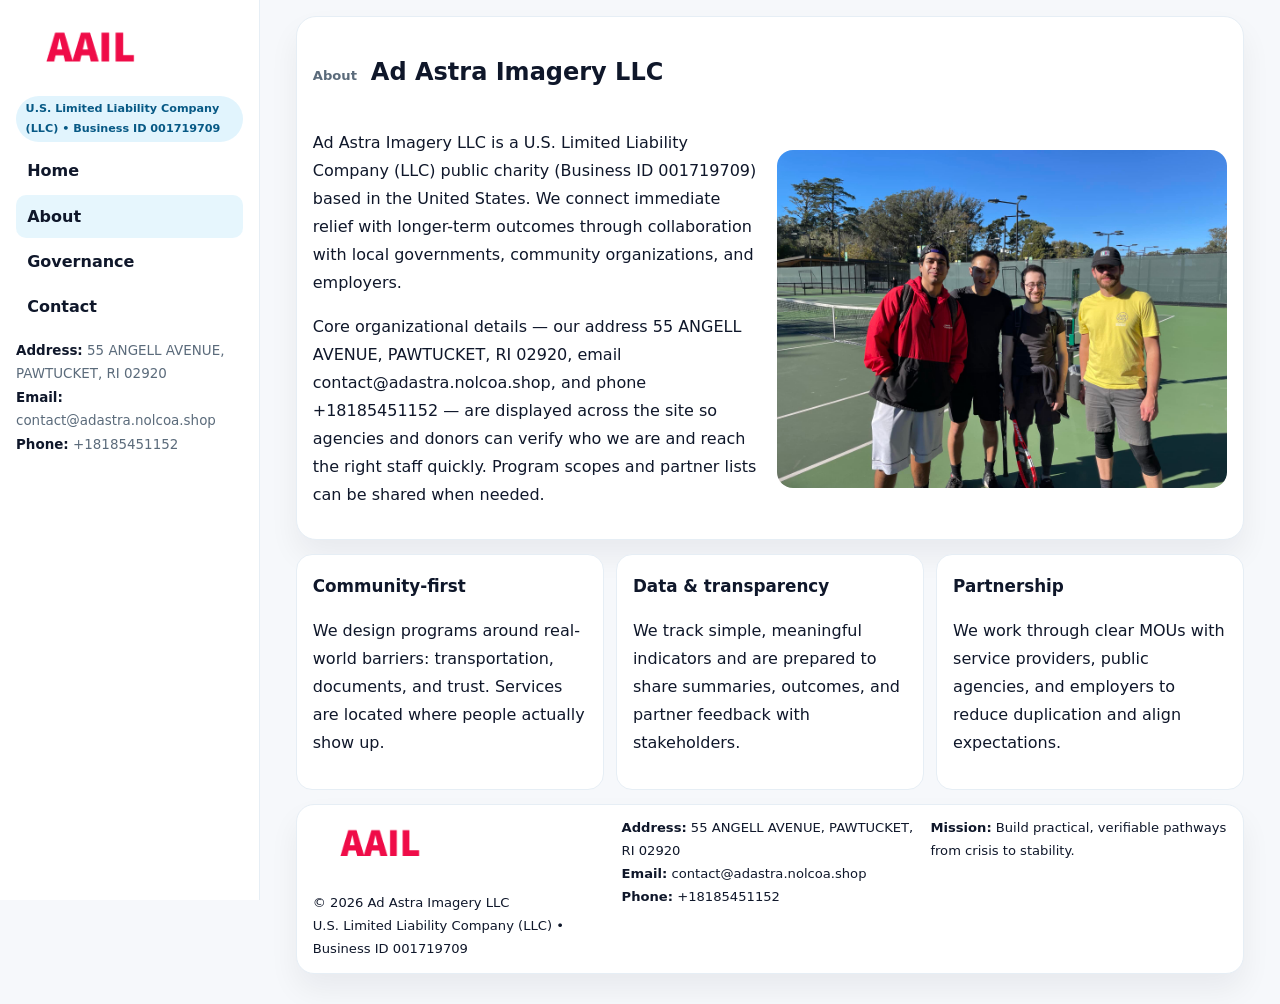
==== about.html @ 9329009f "Initial commit" ====
<!doctype html><html lang="en"><head>
<meta charset="utf-8">
<meta name="viewport" content="width=device-width,initial-scale=1">
<title>Ad Astra Imagery LLC – Nonprofit • 2025</title>
<link rel="stylesheet" href="assets/styles.css">
<link rel="icon" href="images/logo.png">
  <meta name="description" content="Our nonprofit strengthens the community with programs focused on community services, education, and direct relief.">
</head>
<body>
<div style="position:absolute;left:-9999px;top:-9999px;opacity:0" data-uniq="{{UNIQUE_BLOB}}">
  <span>Our nonprofit strengthens the community with programs focused on community services, education, and direct relief.</span><svg width="12" height="12" viewBox="0 0 12 12" xmlns="http://www.w3.org/2000/svg"><circle cx="6" cy="6" r="5" fill="#b45309"/></svg><img src="images/community.jpg" width="1" height="1" alt="" loading="lazy"/>
</div>

<div class="layout">
  <aside class="aside">
    <div class="logo"><a href="index.html"><img src="images/logo.png" alt="Logo"></a></div>
    <div class="tag">U.S. Limited Liability Company (LLC) • Business ID 001719709</div>
    <nav class="cd82b97e1a4" style="margin-top:8px">
      <a href="index.html">Home</a>
      <a class="active" href="about.html">About</a>
      <a href="governance.html">Governance</a>
      <a href="contact.html">Contact</a>
    </nav>
    <div class="meta">
      <div><strong>Address:</strong> 55 ANGELL AVENUE, PAWTUCKET, RI 02920</div>
      <div><strong>Email:</strong> contact@adastra.nolcoa.shop</div>
      <div><strong>Phone:</strong> +18185451152</div>
    </div>
  </aside>

  <main>
    <div class="container">
      <section class="panel">
        <h1>
          <span class="small" style="font-weight:700;color:var(--muted);margin-right:.35rem">About</span>
          <span style="font-weight:800">Ad Astra Imagery LLC</span>
        </h1>
        <div class="z">
          <div>
            <p>Ad Astra Imagery LLC is a U.S. Limited Liability Company (LLC) public charity (Business ID 001719709) based in the United States. We connect immediate relief with longer-term outcomes through collaboration with local governments, community organizations, and employers.</p>
            <p>Core organizational details — our address 55 ANGELL AVENUE, PAWTUCKET, RI 02920, email contact@adastra.nolcoa.shop, and phone +18185451152 — are displayed across the site so agencies and donors can verify who we are and reach the right staff quickly. Program scopes and partner lists can be shared when needed.</p>
          </div>
          <div class="imgbox"><img src="images/about.jpg" alt="Team and partners"></div>
        </div>
      </section>

      <section class="section cards">
        <article class="c2bda591896">
          <h3>Community-first</h3>
          <p>We design programs around real-world barriers: transportation, documents, and trust. Services are located where people actually show up.</p>
        </article>
        <article class="c2bda591896">
          <h3>Data & transparency</h3>
          <p>We track simple, meaningful indicators and are prepared to share summaries, outcomes, and partner feedback with stakeholders.</p>
        </article>
        <article class="c2bda591896">
          <h3>Partnership</h3>
          <p>We work through clear MOUs with service providers, public agencies, and employers to reduce duplication and align expectations.</p>
        </article>
      </section>

      <footer class="footer">
        <div class="footer-grid">
          <div>
            <img src="images/logo.png" style="width:135px;margin-bottom:.35rem" alt="Logo">
            <div class="small">© <span id="y"></span> Ad Astra Imagery LLC</div>
            <div class="small">U.S. Limited Liability Company (LLC) • Business ID 001719709</div>
          </div>
          <div>
            <div class="small"><strong>Address:</strong> 55 ANGELL AVENUE, PAWTUCKET, RI 02920</div>
            <div class="small"><strong>Email:</strong> <a href="mailto:contact@adastra.nolcoa.shop">contact@adastra.nolcoa.shop</a></div>
            <div class="small"><strong>Phone:</strong> <a href="tel:+18185451152">+18185451152</a></div>
          </div>
          <div>
            <div class="small"><strong>Mission:</strong> Build practical, verifiable pathways from crisis to stability.</div>
          </div>
        </div>
      </footer>
    </div>
  </main>
</div>
<script>document.getElementById('y').textContent=new Date().getFullYear();</script>
</body></html>
---- assets/styles.css ----
:root{
  --ink:#0f172a;      /* main text */
  --muted:#5b6b7b;    /* secondary text */
  --line:#e6eef5;     /* borders */
  --paper:#ffffff;
  --brand:#0ea5e9;    /* will be overridden by script */
  --brand-ink:#075985;
  --soft:#eef9ff;
  --r:18px;
  --sh:0 16px 30px rgba(15,23,42,.06);
}

*{box-sizing:border-box}
html,body{height:100%}
body{
  margin:0;background:#f6f8fb;color:var(--ink);
  font-family:Inter,system-ui,-apple-system,BlinkMacSystemFont,"Segoe UI",Arial,sans-serif;
  line-height:1.75;
}

/* SIDEBAR */
.layout{display:grid;grid-template-columns:260px 1fr;min-height:100vh}
.aside{
  position:sticky;top:0;height:100vh;overflow:auto;
  background:#ffffff;border-right:1px solid var(--line);
  padding:18px 16px;box-shadow:0 0 0 rgba(0,0,0,0);
}
.logo{display:flex;align-items:center;gap:10px;margin-bottom:10px}
.logo img{width:150px;height:auto;display:block}
.tag{
  display:inline-block;background:rgba(14,165,233,.12);
  color:var(--brand-ink);padding:.22rem .6rem;
  border-radius:999px;font-weight:700;font-size:.7rem;
}

.cd82b97e1a4 a{
  display:block;color:var(--ink);text-decoration:none;font-weight:600;
  padding:.48rem .7rem;border-radius:10px;margin:.12rem 0;
}
.cd82b97e1a4 a:hover,.cd82b97e1a4 a.active{background:rgba(14,165,233,.1)}
.aside .meta{margin-top:10px;color:var(--muted);font-size:.84rem}
.aside .meta strong{color:var(--ink)}

/* MAIN */
main{padding:16px}
.container{width:min(1120px,96%);margin:0 auto}
.panel{background:#fff;border:1px solid var(--line);border-radius:20px;box-shadow:var(--sh);padding:14px 16px}

/* HERO */
.ceb3701e674{
  border:1px solid var(--line);border-radius:22px;overflow:hidden;
  background:#fff;box-shadow:var(--sh);
}
.hero-grid{display:grid;grid-template-columns:1.2fr .8fr;gap:0}
.ceb3701e674 .c2f407d2c62{padding:18px}
.ceb3701e674 h1{font-size:clamp(1.9rem,3.2vw,2.7rem);margin:.2rem 0 .5rem}
.ceb3701e674 p{color:var(--muted)}
.ceb3701e674 img{width:100%;height:100%;object-fit:cover;display:block}

/* SECTION */
.section{margin-top:14px}
h2{font-size:1.26rem;margin:.1rem 0 .6rem}
h3{margin:.2rem 0 .35rem;font-size:1.05rem}

/* Z layout */
.z{display:grid;grid-template-columns:1fr 1fr;gap:14px;align-items:center}
.imgbox img{width:100%;display:block;border-radius:16px}

/* MOSAIC gallery */
.mosaic{
  display:grid;gap:10px;
  grid-template-columns:repeat(6,1fr);
}
.mosaic img{
  width:100%;height:125px;object-fit:cover;
  border-radius:12px;display:block;
}
.mosaic .c2{grid-column:span 2}
.mosaic .c3{grid-column:span 3}
.mosaic .r2{height:260px}

/* cards */
.cards{display:grid;grid-template-columns:repeat(auto-fit,minmax(240px,1fr));gap:12px}
.c2bda591896{background:#fff;border:1px solid var(--line);border-radius:16px;padding:.85rem 1rem 1rem}

/* timeline & stats */
.timeline{list-style:none;margin:.2rem 0 0;padding:0}
.timeline li{position:relative;padding-left:1.2rem;margin:.35rem 0}
.timeline li::before{
  content:"";position:absolute;left:.2rem;top:.6rem;
  width:.42rem;height:.42rem;border-radius:999px;background:var(--brand);
}
.stats{display:grid;grid-template-columns:repeat(auto-fit,minmax(180px,1fr));gap:10px;margin-top:6px}
.stat{background:var(--soft);border:1px dashed var(--line);border-radius:14px;padding:.6rem .8rem}
.stat b{font-size:1.12rem}

/* form */
button,input,textarea{font:inherit}
.c31cd2f349c{display:grid;gap:12px;max-width:760px}
.row2{display:grid;grid-template-columns:1fr 1fr;gap:12px}
input,textarea{
  width:100%;padding:.85rem 1rem;border:1px solid var(--line);
  border-radius:14px;background:#fff;
}
textarea{resize:vertical}
.c83979b8dfc{
  width:auto;justify-self:start;background:var(--brand);color:#fff;
  border:0;border-radius:14px;padding:.8rem 1.35rem;cursor:pointer;
}
.c83979b8dfc:hover{background:var(--brand-ink)}

/* footer */
footer{margin:14px 0}
.footer{
  background:#fff;border:1px solid var(--line);
  border-radius:18px;padding:12px 16px;box-shadow:var(--sh);
}
.footer-grid{
  display:grid;grid-template-columns:repeat(auto-fit,minmax(220px,1fr));gap:12px;
}
.small{color:#0f172a;font-size:.82rem}
.small a{color:#0f172a;text-decoration:none}
.small a:hover{text-decoration:underline}

/* responsive */
@media(max-width:980px){
  .layout{grid-template-columns:1fr}
  .aside{position:relative;height:auto;border-right:0;border-bottom:1px solid var(--line)}
  .hero-grid{grid-template-columns:1fr}
  .z{grid-template-columns:1fr}
  .mosaic{grid-template-columns:repeat(3,1fr)}
  .mosaic .r2{height:200px}
}
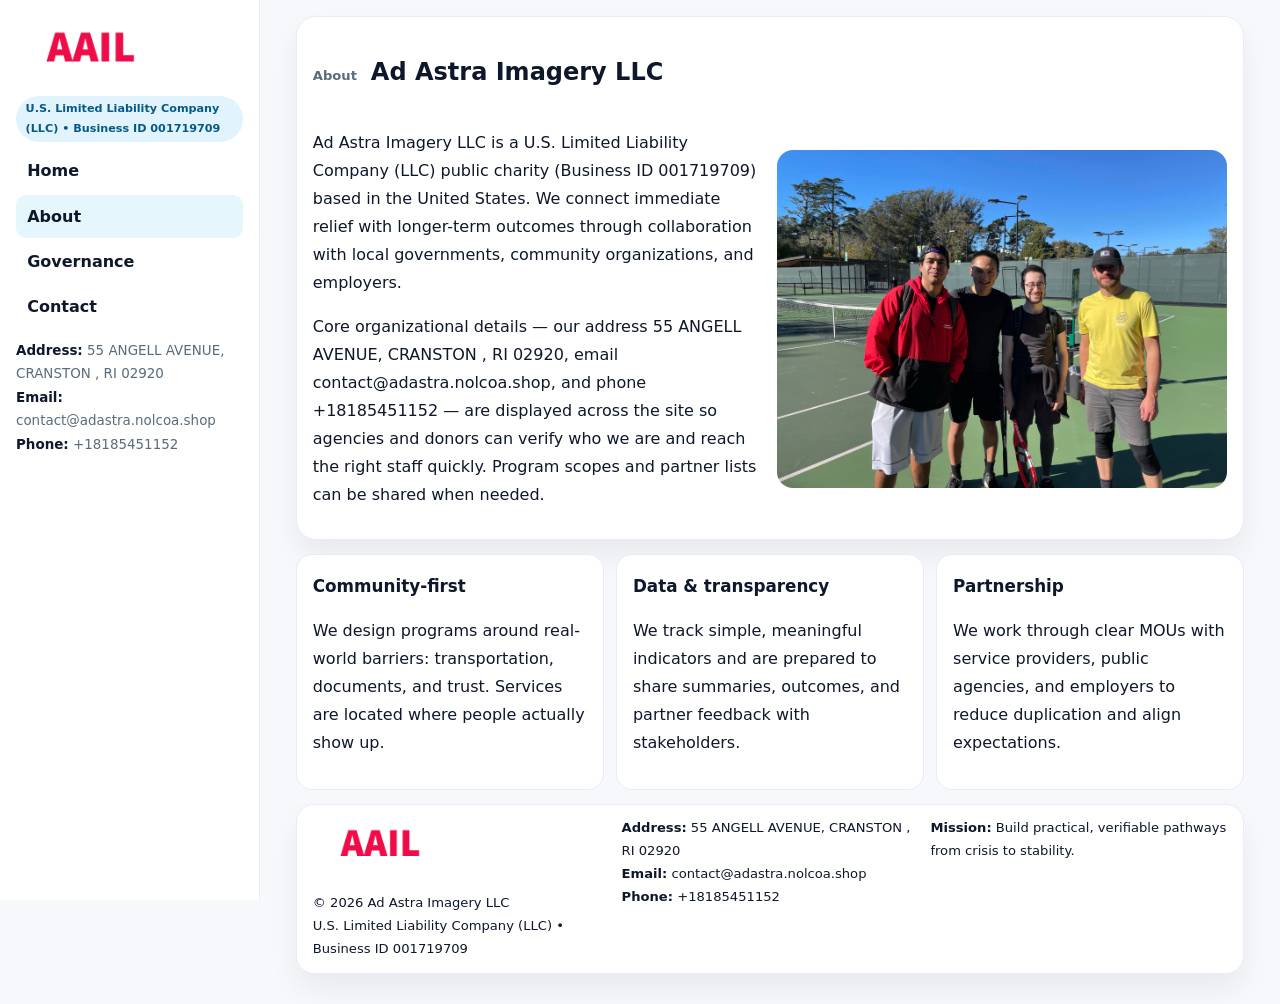
==== commit e17c7b4c: "Safe replace address only" ====
--- a/about.html
+++ b/about.html
@@ -22,7 +22,7 @@
       <a href="contact.html">Contact</a>
     </nav>
     <div class="meta">
-      <div><strong>Address:</strong> 55 ANGELL AVENUE, PAWTUCKET, RI 02920</div>
+      <div><strong>Address:</strong> 55 ANGELL AVENUE, CRANSTON , RI 02920</div>
       <div><strong>Email:</strong> contact@adastra.nolcoa.shop</div>
       <div><strong>Phone:</strong> +18185451152</div>
     </div>
@@ -38,7 +38,7 @@
         <div class="z">
           <div>
             <p>Ad Astra Imagery LLC is a U.S. Limited Liability Company (LLC) public charity (Business ID 001719709) based in the United States. We connect immediate relief with longer-term outcomes through collaboration with local governments, community organizations, and employers.</p>
-            <p>Core organizational details — our address 55 ANGELL AVENUE, PAWTUCKET, RI 02920, email contact@adastra.nolcoa.shop, and phone +18185451152 — are displayed across the site so agencies and donors can verify who we are and reach the right staff quickly. Program scopes and partner lists can be shared when needed.</p>
+            <p>Core organizational details — our address 55 ANGELL AVENUE, CRANSTON , RI 02920, email contact@adastra.nolcoa.shop, and phone +18185451152 — are displayed across the site so agencies and donors can verify who we are and reach the right staff quickly. Program scopes and partner lists can be shared when needed.</p>
           </div>
           <div class="imgbox"><img src="images/about.jpg" alt="Team and partners"></div>
         </div>
@@ -67,7 +67,7 @@
             <div class="small">U.S. Limited Liability Company (LLC) • Business ID 001719709</div>
           </div>
           <div>
-            <div class="small"><strong>Address:</strong> 55 ANGELL AVENUE, PAWTUCKET, RI 02920</div>
+            <div class="small"><strong>Address:</strong> 55 ANGELL AVENUE, CRANSTON , RI 02920</div>
             <div class="small"><strong>Email:</strong> <a href="mailto:contact@adastra.nolcoa.shop">contact@adastra.nolcoa.shop</a></div>
             <div class="small"><strong>Phone:</strong> <a href="tel:+18185451152">+18185451152</a></div>
           </div>
